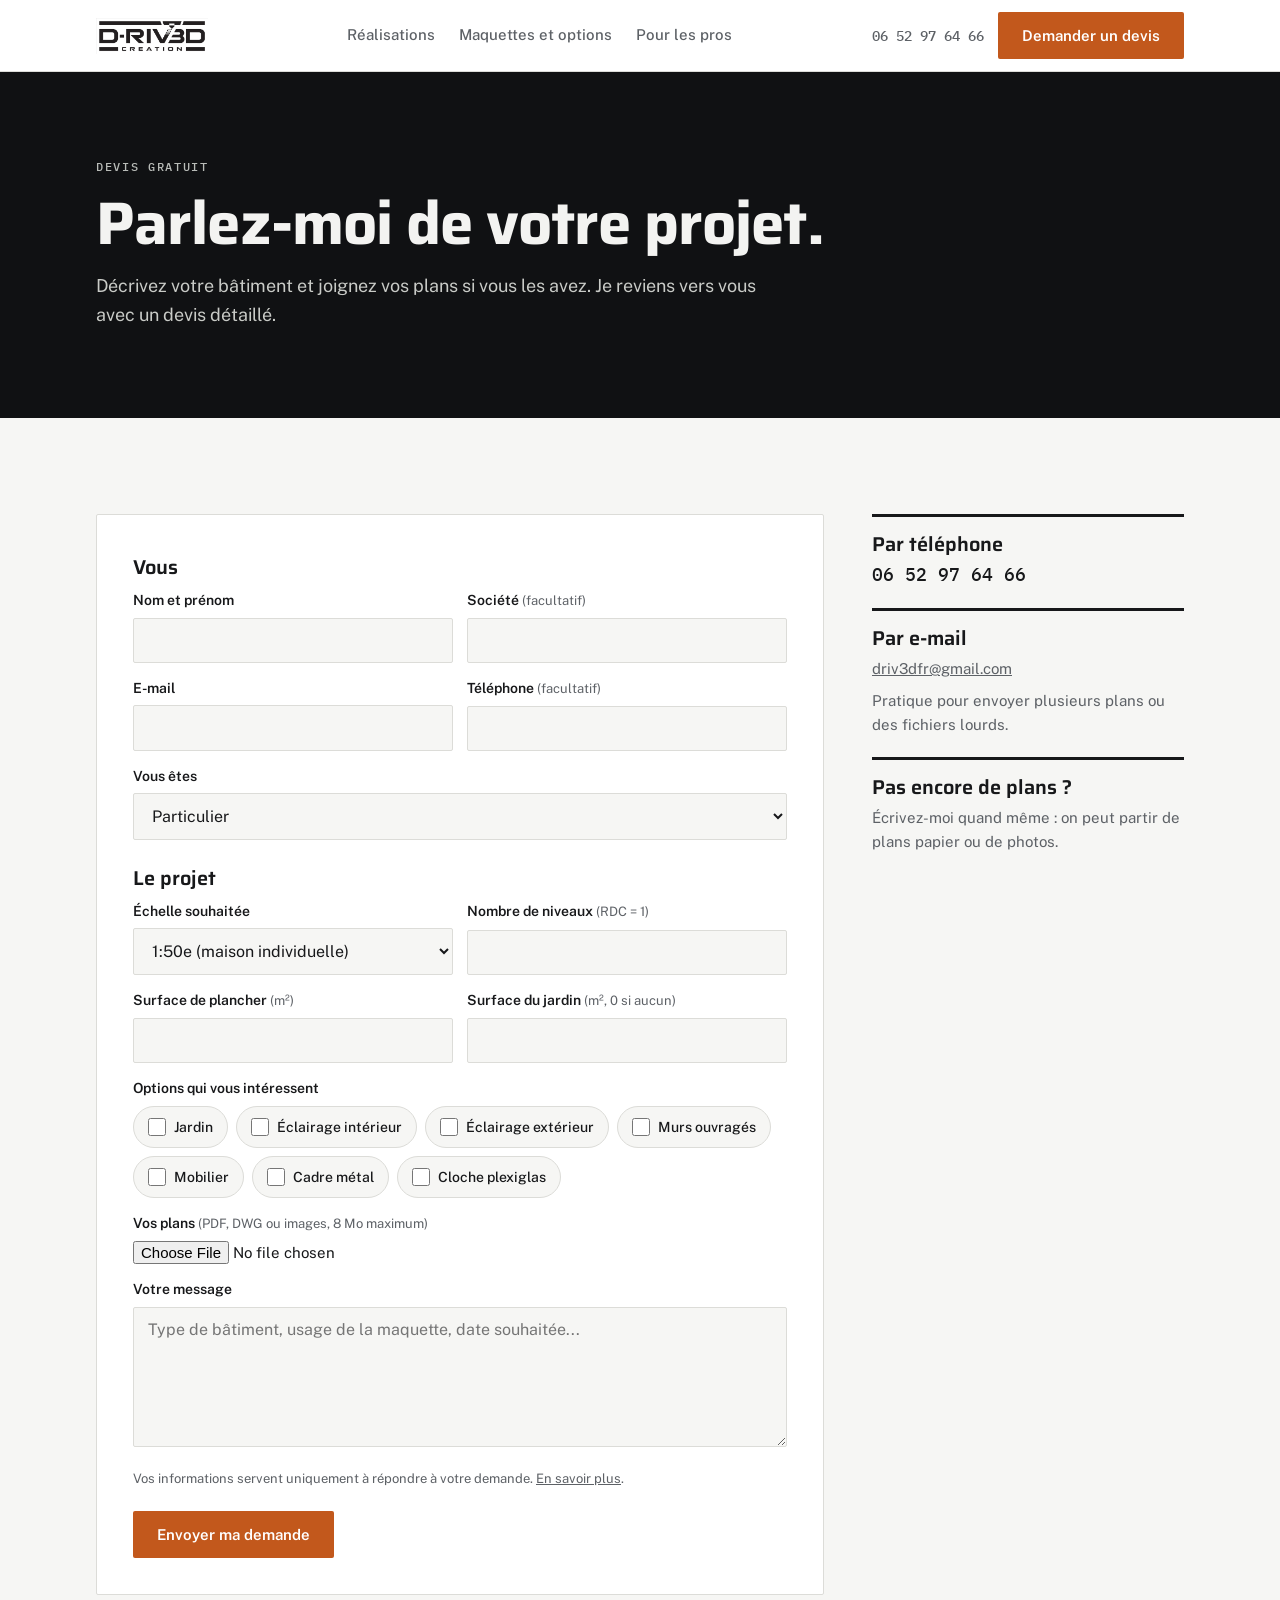
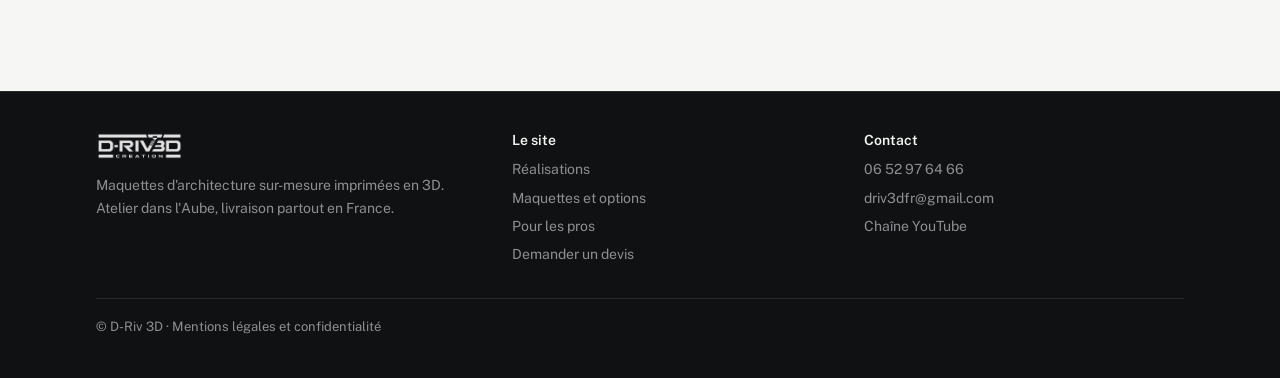
==== devis/index.html @ abca0221 "Nouveau site D-Riv 3D en HTML statique 7 pages (accueil, réalisations, maquettes et options, pros, d" ====
<!doctype html>
<html lang="fr">
<head>
<meta charset="utf-8">
<meta name="viewport" content="width=device-width, initial-scale=1, viewport-fit=cover">
<title>Demander un devis | D-Riv 3D</title>
<meta name="description" content="Demandez gratuitement le devis de votre maquette d'architecture : décrivez votre projet et joignez vos plans.">
<link rel="canonical" href="https://d-riv3d.fr/devis/">
<meta property="og:type" content="website">
<meta property="og:title" content="Demander un devis | D-Riv 3D">
<meta property="og:description" content="Demandez gratuitement le devis de votre maquette d'architecture : décrivez votre projet et joignez vos plans.">
<meta property="og:url" content="https://d-riv3d.fr/devis/">
<meta property="og:image" content="https://d-riv3d.fr/assets/img/og-image.jpg">
<meta property="og:locale" content="fr_FR">
<link rel="icon" href="/favicon.png" type="image/png">
<link rel="apple-touch-icon" href="/assets/img/logo/apple-touch-icon.png">
<meta name="theme-color" content="#101113">
<link rel="preconnect" href="https://fonts.googleapis.com">
<link rel="preconnect" href="https://fonts.gstatic.com" crossorigin>
<link rel="stylesheet" href="https://fonts.googleapis.com/css2?family=Saira:wght@500;600;700&amp;family=Public+Sans:wght@400;500;600&amp;family=IBM+Plex+Mono:wght@500&amp;display=swap">
<link rel="stylesheet" href="/assets/css/style.css">
</head>
<body>
<a class="skip" href="#contenu">Aller au contenu</a>
<header class="site">
  <div class="wrap">
    <a class="logo" href="/" aria-label="D-Riv3D Création, accueil"><img src="/assets/img/logo/logo-noir.png" alt="D-Riv3D Création" width="800" height="258"></a>
    <nav class="main" id="menu" aria-label="Navigation principale">
      <a href="/realisations/">Réalisations</a>
      <a href="/maquettes/">Maquettes et options</a>
      <a href="/professionnels/">Pour les pros</a>
    </nav>
    <div class="head-cta">
      <a class="tel" href="tel:+33652976466">06 52 97 64 66</a>
      <a class="btn btn-accent" href="/devis/"><span class="hide-sm">Demander un devis</span><span class="show-sm">Devis</span></a>
      <button class="menu-btn" type="button" aria-controls="menu" aria-expanded="false">Menu</button>
    </div>
  </div>
</header>
<main id="contenu">

<section class="page-hero">
  <div class="wrap">
    <p class="eyebrow">Devis gratuit</p>
    <h1>Parlez-moi de votre projet.</h1>
    <p class="lead">Décrivez votre bâtiment et joignez vos plans si vous les avez. Je reviens vers vous avec un devis détaillé.</p>
  </div>
</section>
<section class="band">
  <div class="wrap form-layout">
    <form class="quote" name="devis" method="POST" action="/merci/" enctype="multipart/form-data" data-netlify="true" netlify-honeypot="site-web">
      <input type="hidden" name="form-name" value="devis">
      <p class="hidden-field"><label>Ne pas remplir : <input name="site-web" tabindex="-1" autocomplete="off"></label></p>

      <fieldset>
        <legend>Vous</legend>
        <div class="row">
          <div class="field"><label for="nom">Nom et prénom</label><input id="nom" name="nom" type="text" autocomplete="name" required></div>
          <div class="field"><label for="societe">Société <span class="hint">(facultatif)</span></label><input id="societe" name="societe" type="text" autocomplete="organization"></div>
        </div>
        <div class="row">
          <div class="field"><label for="email">E-mail</label><input id="email" name="email" type="email" autocomplete="email" required></div>
          <div class="field"><label for="telephone">Téléphone <span class="hint">(facultatif)</span></label><input id="telephone" name="telephone" type="tel" autocomplete="tel"></div>
        </div>
        <div class="field"><label for="profil">Vous êtes</label>
          <select id="profil" name="profil">
            <option>Particulier</option><option>Promoteur</option><option>Constructeur</option><option>Architecte ou architecte d'intérieur</option><option>Collectivité ou patrimoine</option><option>Autre</option>
          </select>
        </div>
      </fieldset>

      <fieldset>
        <legend>Le projet</legend>
        <div class="row">
          <div class="field"><label for="echelle">Échelle souhaitée</label>
            <select id="echelle" name="echelle"><option>1:50e (maison individuelle)</option><option>1:75e (collectif)</option><option>Je ne sais pas</option></select>
          </div>
          <div class="field"><label for="etages">Nombre de niveaux <span class="hint">(RDC = 1)</span></label><input id="etages" name="etages" type="number" min="1" max="30" inputmode="numeric"></div>
        </div>
        <div class="row">
          <div class="field"><label for="surface">Surface de plancher <span class="hint">(m²)</span></label><input id="surface" name="surface" type="number" min="0" inputmode="numeric"></div>
          <div class="field"><label for="jardin">Surface du jardin <span class="hint">(m², 0 si aucun)</span></label><input id="jardin" name="surface-jardin" type="number" min="0" inputmode="numeric"></div>
        </div>
        <div class="field"><span class="label" id="opt-l">Options qui vous intéressent</span>
          <div class="checks" role="group" aria-labelledby="opt-l">
            <label><input type="checkbox" name="options[]" value="Jardin">Jardin</label>
            <label><input type="checkbox" name="options[]" value="Éclairage intérieur">Éclairage intérieur</label>
            <label><input type="checkbox" name="options[]" value="Éclairage extérieur">Éclairage extérieur</label>
            <label><input type="checkbox" name="options[]" value="Murs ouvragés">Murs ouvragés</label>
            <label><input type="checkbox" name="options[]" value="Mobilier">Mobilier</label>
            <label><input type="checkbox" name="options[]" value="Cadre métal">Cadre métal</label>
            <label><input type="checkbox" name="options[]" value="Cloche plexiglas">Cloche plexiglas</label>
          </div>
        </div>
        <div class="field"><label for="plans">Vos plans <span class="hint">(PDF, DWG ou images, 8 Mo maximum)</span></label><input id="plans" name="plans" type="file" accept=".pdf,.dwg,.dxf,.jpg,.jpeg,.png,.zip"></div>
        <div class="field"><label for="message">Votre message</label><textarea id="message" name="message" placeholder="Type de bâtiment, usage de la maquette, date souhaitée..."></textarea></div>
      </fieldset>

      <p class="hint">Vos informations servent uniquement à répondre à votre demande. <a href="/mentions-legales/#confidentialite">En savoir plus</a>.</p>
      <p><button class="btn btn-accent" type="submit">Envoyer ma demande</button></p>
    </form>
    <aside class="side">
      <div class="box"><h3>Par téléphone</h3><p><a class="tel" style="font-size:18px;color:var(--fg)" href="tel:+33652976466">06 52 97 64 66</a></p></div>
      <div class="box"><h3>Par e-mail</h3><p><a href="mailto:driv3dfr@gmail.com">driv3dfr@gmail.com</a></p><p>Pratique pour envoyer plusieurs plans ou des fichiers lourds.</p></div>
      <div class="box"><h3>Pas encore de plans ?</h3><p>Écrivez-moi quand même : on peut partir de plans papier ou de photos.</p></div>
    </aside>
  </div>
</section>
</main>
<footer class="site">
  <div class="wrap">
    <div>
      <img src="/assets/img/logo/logo-blanc.png" alt="D-Riv3D Création" width="800" height="258" loading="lazy">
      <p style="margin-top:14px">Maquettes d'architecture sur-mesure imprimées en 3D. Atelier dans l'Aube, livraison partout en France.</p>
    </div>
    <div>
      <h3>Le site</h3>
      <ul>
        <li><a href="/realisations/">Réalisations</a></li>
        <li><a href="/maquettes/">Maquettes et options</a></li>
        <li><a href="/professionnels/">Pour les pros</a></li>
        <li><a href="/devis/">Demander un devis</a></li>
      </ul>
    </div>
    <div>
      <h3>Contact</h3>
      <ul>
        <li><a href="tel:+33652976466">06 52 97 64 66</a></li>
        <li><a href="mailto:driv3dfr@gmail.com">driv3dfr@gmail.com</a></li>
        <li><a href="https://www.youtube.com/channel/UCyZWPUpRlM--EfFYaEqFSMg" rel="noopener">Chaîne YouTube</a></li>
      </ul>
    </div>
    <p class="legal">© D-Riv 3D · <a href="/mentions-legales/">Mentions légales et confidentialité</a></p>
  </div>
</footer>
<script src="/assets/js/main.js" defer></script>
</body>
</html>
---- assets/css/style.css ----
/* D-Riv 3D : feuille de style unique pour tout le site.
   Pour changer une couleur, modifie seulement les variables ci-dessous. */
:root{
  --bg:#f6f6f4; --surface:#ffffff; --fg:#17181a; --muted:#5d6166; --line:#dcdcd8;
  --ink:#101113; --on-ink:#f3f3f1; --on-ink-muted:#c9cbc7;
  --accent:#c2581c; --accent-hover:#a94a14; --accent-ink:#ffffff; --accent-soft:#f7e6db;
  --display:"Saira","Arial Narrow",system-ui,sans-serif;
  --body:"Public Sans",system-ui,-apple-system,"Segoe UI",sans-serif;
  --mono:"IBM Plex Mono",ui-monospace,Menlo,monospace;
  --max:1120px;
}
*{box-sizing:border-box}
html{scroll-behavior:smooth}
body{margin:0;background:var(--bg);color:var(--fg);font:16px/1.6 var(--body);-webkit-font-smoothing:antialiased}
img{max-width:100%;height:auto;display:block}
.wrap{max-width:var(--max);margin:0 auto;padding-left:max(16px,env(safe-area-inset-left,0px));padding-right:max(16px,env(safe-area-inset-right,0px))}
h1,h2,h3{font-family:var(--display);line-height:1.1;text-wrap:balance;margin:0}
h1{font-size:clamp(34px,5.5vw,60px);font-weight:700;letter-spacing:-.015em}
h2{font-size:clamp(28px,4vw,40px);font-weight:600;letter-spacing:-.01em}
h3{font-size:20px;font-weight:600}
p{margin:0}
a{color:inherit}
.eyebrow{font:500 12px/1.2 var(--mono);letter-spacing:.14em;text-transform:uppercase;color:var(--muted)}
.btn{display:inline-flex;align-items:center;gap:8px;padding:14px 22px;border-radius:2px;font:600 15px/1 var(--body);text-decoration:none;border:2px solid transparent;cursor:pointer}
.btn-accent{background:var(--accent);color:var(--accent-ink)}
.btn-accent:hover{background:var(--accent-hover)}
.btn-ghost{border-color:currentColor;color:inherit;background:transparent}
a:focus-visible,button:focus-visible,input:focus-visible,select:focus-visible,textarea:focus-visible{outline:3px solid var(--accent);outline-offset:3px}
.skip{position:absolute;left:-9999px}.skip:focus{left:16px;top:16px;z-index:50;background:var(--surface);padding:8px 12px}

/* En-tête */
header.site{position:sticky;top:0;z-index:20;background:var(--surface);border-bottom:1px solid var(--line)}
header.site .wrap{display:flex;align-items:center;justify-content:space-between;gap:16px;padding-block:12px}
.logo img{height:36px;width:auto}
nav.main{display:flex;gap:24px;font-size:15px;font-weight:500}
nav.main a{text-decoration:none;color:var(--muted);padding-block:6px;border-bottom:2px solid transparent}
nav.main a:hover,nav.main a[aria-current="page"]{color:var(--fg);border-bottom-color:var(--accent)}
.head-cta{display:flex;align-items:center;gap:14px}
.tel{font:500 14px var(--mono);color:var(--muted);text-decoration:none;white-space:nowrap}
.menu-btn{display:none;background:none;border:1.5px solid var(--line);border-radius:2px;padding:9px 12px;font:600 14px var(--body);color:var(--fg);cursor:pointer}
@media (max-width:900px){
  .head-cta .tel{display:none}
  nav.main{display:none;position:absolute;left:0;right:0;top:100%;background:var(--surface);border-bottom:1px solid var(--line);flex-direction:column;gap:0;padding:8px max(16px,env(safe-area-inset-left,0px)) 16px}
  nav.main.open{display:flex}
  nav.main a{padding:12px 0;border-bottom:1px solid var(--line)}
  .menu-btn{display:inline-block}
}
@media (max-width:420px){.head-cta .btn{padding:11px 14px;font-size:14px}}

/* Héros */
.hero{position:relative;background:var(--ink);color:var(--on-ink);overflow:hidden}
.hero>img{position:absolute;inset:0;width:100%;height:100%;object-fit:cover;opacity:.62}
.hero::after{content:"";position:absolute;inset:0;background:linear-gradient(90deg,rgba(10,10,11,.9) 0%,rgba(10,10,11,.55) 50%,rgba(10,10,11,.05) 85%)}
.hero .wrap{position:relative;z-index:1;padding-block:clamp(64px,11vw,140px)}
.hero h1{max-width:14ch}
.hero h1 em{font-style:normal;color:#ec8a4e}
.hero .lead{margin-top:20px;max-width:46ch;font-size:18px;color:#d6d7d4}
.hero .ctas{display:flex;gap:12px;flex-wrap:wrap;margin-top:32px}
.hero .eyebrow{color:#b9bcb8;margin-bottom:18px}
.scale-tag{position:absolute;right:max(16px,env(safe-area-inset-right,0px));bottom:16px;z-index:1;font:500 12px var(--mono);letter-spacing:.1em;color:#d6d7d4;display:flex;align-items:center;gap:10px}
.scale-bar{display:flex;height:6px;width:100px;border:1px solid #d6d7d4}
.scale-bar span{flex:1}.scale-bar span:nth-child(odd){background:#d6d7d4}
.page-hero{background:var(--ink);color:var(--on-ink)}
.page-hero .wrap{padding-block:clamp(48px,7vw,88px);display:grid;gap:16px}
.page-hero .eyebrow{color:#b9bcb8}
.page-hero p.lead{max-width:60ch;color:var(--on-ink-muted);font-size:18px}

/* Faits */
.facts{background:var(--surface);border-bottom:1px solid var(--line)}
.facts .wrap{display:grid;grid-template-columns:repeat(3,1fr)}
.fact{padding:28px 24px 28px 0;display:grid;gap:6px}
.fact+.fact{padding-left:24px;border-left:1px solid var(--line)}
.fact b{font:600 24px/1.1 var(--display)}
.fact span{color:var(--muted);font-size:15px}
@media (max-width:700px){.facts .wrap{grid-template-columns:1fr}.fact,.fact+.fact{padding:18px 0;border-left:0}.fact+.fact{border-top:1px solid var(--line)}}

section.band{padding-block:clamp(56px,8vw,96px)}
.alt{background:var(--surface);border-block:1px solid var(--line)}
.sec-head{display:grid;gap:12px;margin-bottom:36px;max-width:680px}
.sec-head p{color:var(--muted)}
.prose{display:grid;gap:16px;max-width:68ch}
.prose p,.prose li{color:var(--muted)}
.prose h2{margin-top:24px}
.prose ul{margin:0;padding-left:20px;display:grid;gap:6px}

/* Comparateur jour / nuit */
.compare{position:relative;max-width:100%;aspect-ratio:4/3;max-height:680px;margin-inline:auto;overflow:hidden;background:#000;border-radius:2px;user-select:none;touch-action:pan-y}
.compare img{position:absolute;inset:0;width:100%;height:100%;object-fit:cover}
.compare .top{clip-path:inset(0 0 0 var(--pos,50%))}
.compare .handle{position:absolute;top:0;bottom:0;left:var(--pos,50%);width:2px;background:#fff;transform:translateX(-1px);pointer-events:none}
.compare .handle::after{content:"◀ ▶";position:absolute;top:50%;left:50%;transform:translate(-50%,-50%);background:#fff;color:#111;font-size:11px;letter-spacing:2px;padding:10px 12px;border-radius:999px;white-space:nowrap}
.compare .lbl{position:absolute;top:14px;font:500 12px var(--mono);letter-spacing:.12em;text-transform:uppercase;background:rgba(0,0,0,.6);color:#fff;padding:6px 10px}
.compare .l{left:14px}.compare .r{right:14px}
.compare input{position:absolute;inset:0;width:100%;height:100%;opacity:0;cursor:ew-resize;margin:0}

/* Cartes de réalisations */
.grid-real{display:grid;grid-template-columns:repeat(4,1fr);gap:20px}
.grid-real.cols3{grid-template-columns:repeat(3,1fr)}
@media (max-width:980px){.grid-real,.grid-real.cols3{grid-template-columns:repeat(2,1fr)}}
@media (max-width:520px){.grid-real,.grid-real.cols3{grid-template-columns:1fr}}
.card{display:grid;gap:10px;min-width:0;text-decoration:none;align-content:start}
.card img{width:100%;aspect-ratio:4/3;object-fit:cover;border-radius:2px;background:var(--line)}
.card .meta{font:500 12px var(--mono);letter-spacing:.06em;color:var(--muted);text-transform:uppercase}
.card p{color:var(--muted);font-size:15px}
a.card:hover h3{color:var(--accent)}
.more{margin-top:28px}
.more a,.link{color:var(--accent);font-weight:600;text-decoration-thickness:2px;text-underline-offset:4px}

/* Fiche réalisation */
.project{display:grid;grid-template-columns:280px 1fr;gap:40px;padding-block:56px;border-top:1px solid var(--line)}
.project:first-child{border-top:0}
@media (max-width:860px){.project{grid-template-columns:1fr;gap:24px}}
.project aside{display:grid;gap:14px;align-content:start}
.project dl{display:grid;grid-template-columns:auto 1fr;gap:6px 16px;margin:0;font-size:15px}
.project dt{font:500 12px/1.9 var(--mono);text-transform:uppercase;letter-spacing:.06em;color:var(--muted)}
.project dd{margin:0}
.gallery{display:grid;grid-template-columns:repeat(auto-fill,minmax(160px,1fr));gap:8px;min-width:0}
.gallery a{display:block}
.gallery img{width:100%;aspect-ratio:4/3;object-fit:cover;border-radius:2px;background:var(--line)}
.gallery a:first-child{grid-column:span 2;grid-row:span 2}
@media (max-width:520px){.gallery{grid-template-columns:repeat(2,1fr)}}

/* Lightbox */
.lightbox{position:fixed;inset:0;z-index:60;background:rgba(8,8,9,.94);display:flex;align-items:center;justify-content:center;padding:max(16px,env(safe-area-inset-top,0px)) max(16px,env(safe-area-inset-right,0px)) max(16px,env(safe-area-inset-bottom,0px)) max(16px,env(safe-area-inset-left,0px))}
.lightbox img{max-height:86vh;width:auto;max-width:100%;border-radius:2px}
.lightbox button{position:absolute;background:rgba(255,255,255,.12);color:#fff;border:0;border-radius:999px;width:46px;height:46px;font-size:20px;cursor:pointer}
.lightbox .close{top:max(16px,env(safe-area-inset-top,0px));right:max(16px,env(safe-area-inset-right,0px))}
.lightbox .prev{left:max(12px,env(safe-area-inset-left,0px));top:50%}
.lightbox .next{right:max(12px,env(safe-area-inset-right,0px));top:50%}

/* Étapes */
.steps{display:grid;grid-template-columns:repeat(4,1fr);gap:28px;list-style:none;padding:0;margin:0;counter-reset:s}
.steps.cols3{grid-template-columns:repeat(3,1fr)}
@media (max-width:860px){.steps,.steps.cols3{grid-template-columns:repeat(2,1fr)}}
@media (max-width:480px){.steps,.steps.cols3{grid-template-columns:1fr}}
.steps li{counter-increment:s;display:grid;gap:8px;padding-top:18px;border-top:3px solid var(--fg);min-width:0;align-content:start}
.steps li::before{content:counter(s,decimal-leading-zero);font:500 13px var(--mono);color:var(--accent)}
.steps p{color:var(--muted);font-size:15px}

/* Options */
.options{display:grid;grid-template-columns:repeat(2,1fr);gap:0 40px}
@media (max-width:760px){.options{grid-template-columns:1fr}}
.option{display:grid;gap:6px;padding:20px 0;border-top:1px solid var(--line)}
.option p{color:var(--muted);font-size:15px}

/* Pour qui + prix */
.two{display:grid;grid-template-columns:1.1fr .9fr;gap:48px;align-items:start}
@media (max-width:860px){.two{grid-template-columns:1fr}}
.who{display:grid;list-style:none;padding:0;margin:0;border-top:1px solid var(--line)}
.who li{display:grid;grid-template-columns:160px 1fr;gap:16px;padding:16px 0;border-bottom:1px solid var(--line)}
.who b{font:600 17px var(--display)}
.who span{color:var(--muted);font-size:15px}
@media (max-width:480px){.who li{grid-template-columns:1fr;gap:2px}}
.price{background:var(--accent-soft);padding:28px;border-radius:2px;display:grid;gap:16px}
.price h3{font-size:22px}
.price table{width:100%;border-collapse:collapse;font-variant-numeric:tabular-nums}
.price td{padding:10px 0;border-bottom:1px solid rgba(0,0,0,.1);vertical-align:top}
.price td:last-child{text-align:right;font:600 20px var(--display);white-space:nowrap;padding-left:12px}
.price small{color:var(--muted);font-size:13px;display:block}
.price .note{font-size:14px;color:var(--muted)}
.chips{display:flex;flex-wrap:wrap;gap:8px}
.chips span{font-size:13px;padding:5px 10px;border:1px solid var(--line);border-radius:999px;background:var(--surface)}

/* Cibles (page pros) */
.target{display:grid;grid-template-columns:1fr 1fr;gap:40px;align-items:center;padding-block:48px;border-top:1px solid var(--line)}
.target:first-child{border-top:0;padding-top:0}
.target img{width:100%;aspect-ratio:4/3;object-fit:cover;border-radius:2px}
.target .txt{display:grid;gap:14px}
.target ul{margin:0;padding-left:20px;color:var(--muted);display:grid;gap:6px}
@media (min-width:861px){.target:nth-child(even) img{order:2}}
@media (max-width:860px){.target{grid-template-columns:1fr;gap:20px}}

/* FAQ */
.faq{display:grid;max-width:820px;border-top:1px solid var(--line)}
.faq details{border-bottom:1px solid var(--line);padding:18px 0}
.faq summary{cursor:pointer;font:600 18px var(--display);list-style:none;display:flex;justify-content:space-between;gap:16px}
.faq summary::-webkit-details-marker{display:none}
.faq summary::after{content:"+";color:var(--accent);font-size:22px;line-height:1}
.faq details[open] summary::after{content:"−"}
.faq details p{margin-top:10px;color:var(--muted);max-width:68ch}

/* Vidéos */
.videos{display:grid;grid-template-columns:repeat(3,1fr);gap:20px}
@media (max-width:860px){.videos{grid-template-columns:1fr}}
.video{position:relative;aspect-ratio:16/9;background:#000;border-radius:2px;overflow:hidden}
.video img,.video iframe{position:absolute;inset:0;width:100%;height:100%;object-fit:cover;border:0}
.video button{position:absolute;inset:0;width:100%;height:100%;background:transparent;border:0;cursor:pointer}
.video button::after{content:"▶";position:absolute;left:50%;top:50%;transform:translate(-50%,-50%);width:64px;height:64px;border-radius:50%;background:var(--accent);color:#fff;font-size:22px;display:grid;place-items:center;padding-left:4px}

/* À propos */
.about{display:grid;grid-template-columns:.9fr 1.1fr;gap:48px;align-items:center}
@media (max-width:860px){.about{grid-template-columns:1fr}}
.about img{width:100%;aspect-ratio:4/3;object-fit:cover;border-radius:2px}
.about .txt{display:grid;gap:16px}
.about .txt p{color:var(--muted);max-width:60ch}

/* Formulaire */
.form-layout{display:grid;grid-template-columns:1.4fr .6fr;gap:48px;align-items:start}
@media (max-width:900px){.form-layout{grid-template-columns:1fr}}
form.quote{display:grid;gap:22px;background:var(--surface);border:1px solid var(--line);padding:clamp(20px,4vw,36px);border-radius:2px}
fieldset{border:0;padding:0;margin:0;display:grid;gap:14px;min-width:0}
legend{font:600 20px var(--display);margin-bottom:6px;padding:0}
.row{display:grid;grid-template-columns:1fr 1fr;gap:14px}
@media (max-width:600px){.row{grid-template-columns:1fr}}
.field{display:grid;gap:6px;min-width:0}
label,.label{font-weight:600;font-size:14px}
.hint{font-weight:400;color:var(--muted);font-size:13px}
input[type=text],input[type=email],input[type=tel],input[type=number],select,textarea{width:100%;font:16px var(--body);padding:12px 14px;border:1.5px solid var(--line);border-radius:2px;background:var(--bg);color:var(--fg)}
textarea{min-height:140px;resize:vertical}
input[type=file]{font:15px var(--body);max-width:100%}
.checks{display:flex;flex-wrap:wrap;gap:8px}
.checks label{display:inline-flex;align-items:center;gap:8px;font-weight:500;padding:9px 14px;border:1.5px solid var(--line);border-radius:999px;cursor:pointer;background:var(--bg)}
.checks input{accent-color:var(--accent);width:18px;height:18px;margin:0}
.checks label:has(input:checked){border-color:var(--accent);background:var(--accent-soft)}
.hidden-field{position:absolute;left:-9999px}
.side{display:grid;gap:20px}
.side .box{border-top:3px solid var(--fg);padding-top:16px;display:grid;gap:8px}
.side .box p{color:var(--muted);font-size:15px}

/* CTA final + pied de page */
.final{background:var(--ink);color:var(--on-ink)}
.final .wrap{display:flex;flex-wrap:wrap;justify-content:space-between;align-items:center;gap:24px;padding-block:56px}
.final h2{max-width:22ch}
.final .tel{color:var(--on-ink-muted);font-size:16px}
.final .ctas{display:flex;flex-wrap:wrap;gap:16px;align-items:center}
footer.site{background:var(--ink);color:#8d9093;font-size:14px;border-top:1px solid #26282b}
footer.site .wrap{display:grid;grid-template-columns:1.2fr 1fr 1fr;gap:32px;padding-block:40px}
footer.site img{height:28px;width:auto}
footer.site h3{font:600 14px var(--body);color:var(--on-ink);margin-bottom:10px}
footer.site ul{list-style:none;margin:0;padding:0;display:grid;gap:6px}
footer.site a{text-decoration:none}footer.site a:hover{color:var(--on-ink)}
footer.site .legal{grid-column:1/-1;border-top:1px solid #26282b;padding-top:18px;font-size:13px}
@media (max-width:760px){footer.site .wrap{grid-template-columns:1fr}}
@media (prefers-reduced-motion:reduce){html{scroll-behavior:auto}}
.show-sm{display:none}
@media (max-width:520px){.hide-sm{display:none}.show-sm{display:inline}}
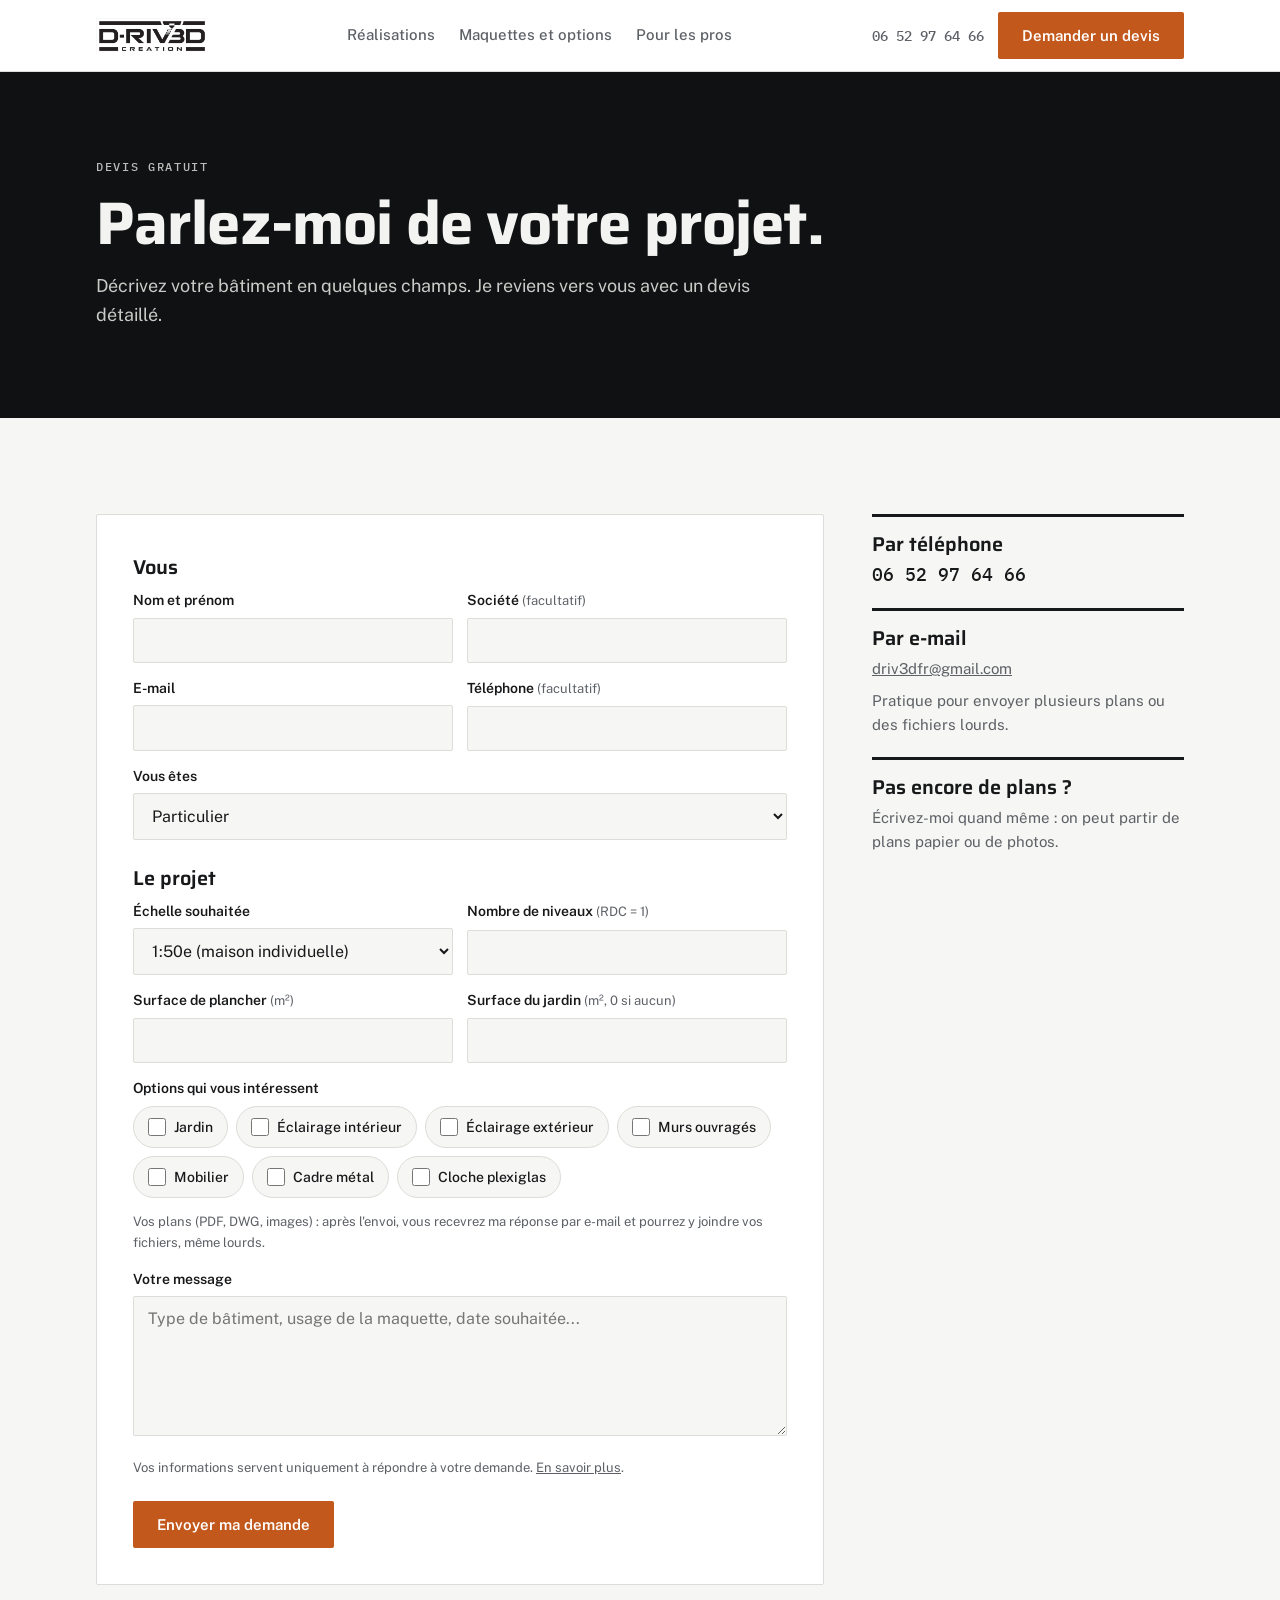
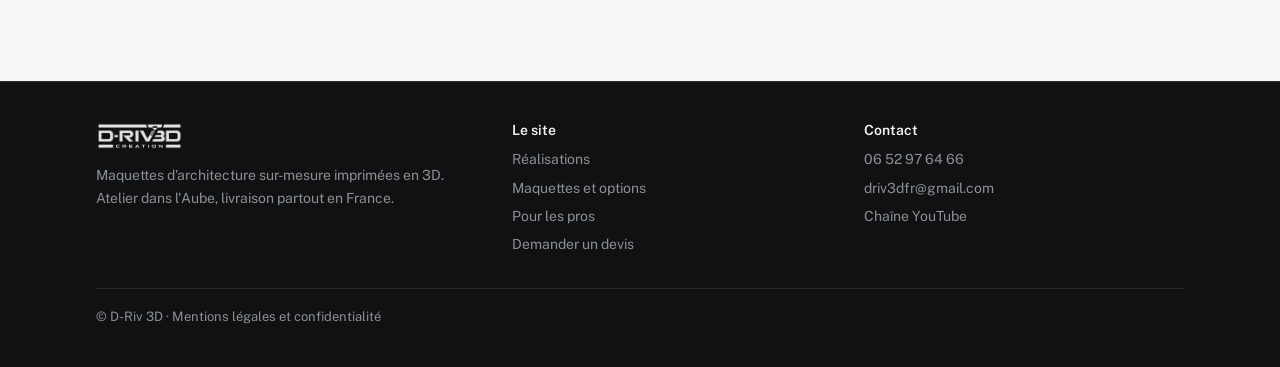
==== commit bc52fd2a: "Formulaire de devis : passage à Web3Forms Le mail d'activation de FormSubmit n'arrive pas sur Gmail." ====
--- a/devis/index.html
+++ b/devis/index.html
@@ -4,11 +4,11 @@
 <meta charset="utf-8">
 <meta name="viewport" content="width=device-width, initial-scale=1, viewport-fit=cover">
 <title>Demander un devis | D-Riv 3D</title>
-<meta name="description" content="Demandez gratuitement le devis de votre maquette d'architecture : décrivez votre projet et joignez vos plans.">
+<meta name="description" content="Demandez gratuitement le devis de votre maquette d'architecture : décrivez votre projet en quelques champs.">
 <link rel="canonical" href="https://d-riv3d.fr/devis/">
 <meta property="og:type" content="website">
 <meta property="og:title" content="Demander un devis | D-Riv 3D">
-<meta property="og:description" content="Demandez gratuitement le devis de votre maquette d'architecture : décrivez votre projet et joignez vos plans.">
+<meta property="og:description" content="Demandez gratuitement le devis de votre maquette d'architecture : décrivez votre projet en quelques champs.">
 <meta property="og:url" content="https://d-riv3d.fr/devis/">
 <meta property="og:image" content="https://d-riv3d.fr/assets/img/og-image.jpg">
 <meta property="og:locale" content="fr_FR">
@@ -43,14 +43,17 @@
   <div class="wrap">
     <p class="eyebrow">Devis gratuit</p>
     <h1>Parlez-moi de votre projet.</h1>
-    <p class="lead">Décrivez votre bâtiment et joignez vos plans si vous les avez. Je reviens vers vous avec un devis détaillé.</p>
+    <p class="lead">Décrivez votre bâtiment en quelques champs. Je reviens vers vous avec un devis détaillé.</p>
   </div>
 </section>
 <section class="band">
   <div class="wrap form-layout">
-    <form class="quote" name="devis" method="POST" action="/merci/" enctype="multipart/form-data" data-netlify="true" netlify-honeypot="site-web">
-      <input type="hidden" name="form-name" value="devis">
-      <p class="hidden-field"><label>Ne pas remplir : <input name="site-web" tabindex="-1" autocomplete="off"></label></p>
+    <form class="quote" name="devis" method="POST" action="https://api.web3forms.com/submit">
+      <input type="hidden" name="access_key" value="c3965bcd-99ab-43ce-bfd1-e067bc282b75">
+      <input type="hidden" name="subject" value="Nouvelle demande de devis depuis d-riv3d.fr">
+      <input type="hidden" name="from_name" value="Site D-Riv 3D">
+      <input type="hidden" name="redirect" value="https://d-riv3d.fr/merci/">
+      <input type="checkbox" name="botcheck" class="hidden-field" tabindex="-1" autocomplete="off" aria-hidden="true">
 
       <fieldset>
         <legend>Vous</legend>
@@ -92,7 +95,7 @@
             <label><input type="checkbox" name="options[]" value="Cloche plexiglas">Cloche plexiglas</label>
           </div>
         </div>
-        <div class="field"><label for="plans">Vos plans <span class="hint">(PDF, DWG ou images, 8 Mo maximum)</span></label><input id="plans" name="plans" type="file" accept=".pdf,.dwg,.dxf,.jpg,.jpeg,.png,.zip"></div>
+        <p class="hint">Vos plans (PDF, DWG, images) : après l'envoi, vous recevrez ma réponse par e-mail et pourrez y joindre vos fichiers, même lourds.</p>
         <div class="field"><label for="message">Votre message</label><textarea id="message" name="message" placeholder="Type de bâtiment, usage de la maquette, date souhaitée..."></textarea></div>
       </fieldset>
 
